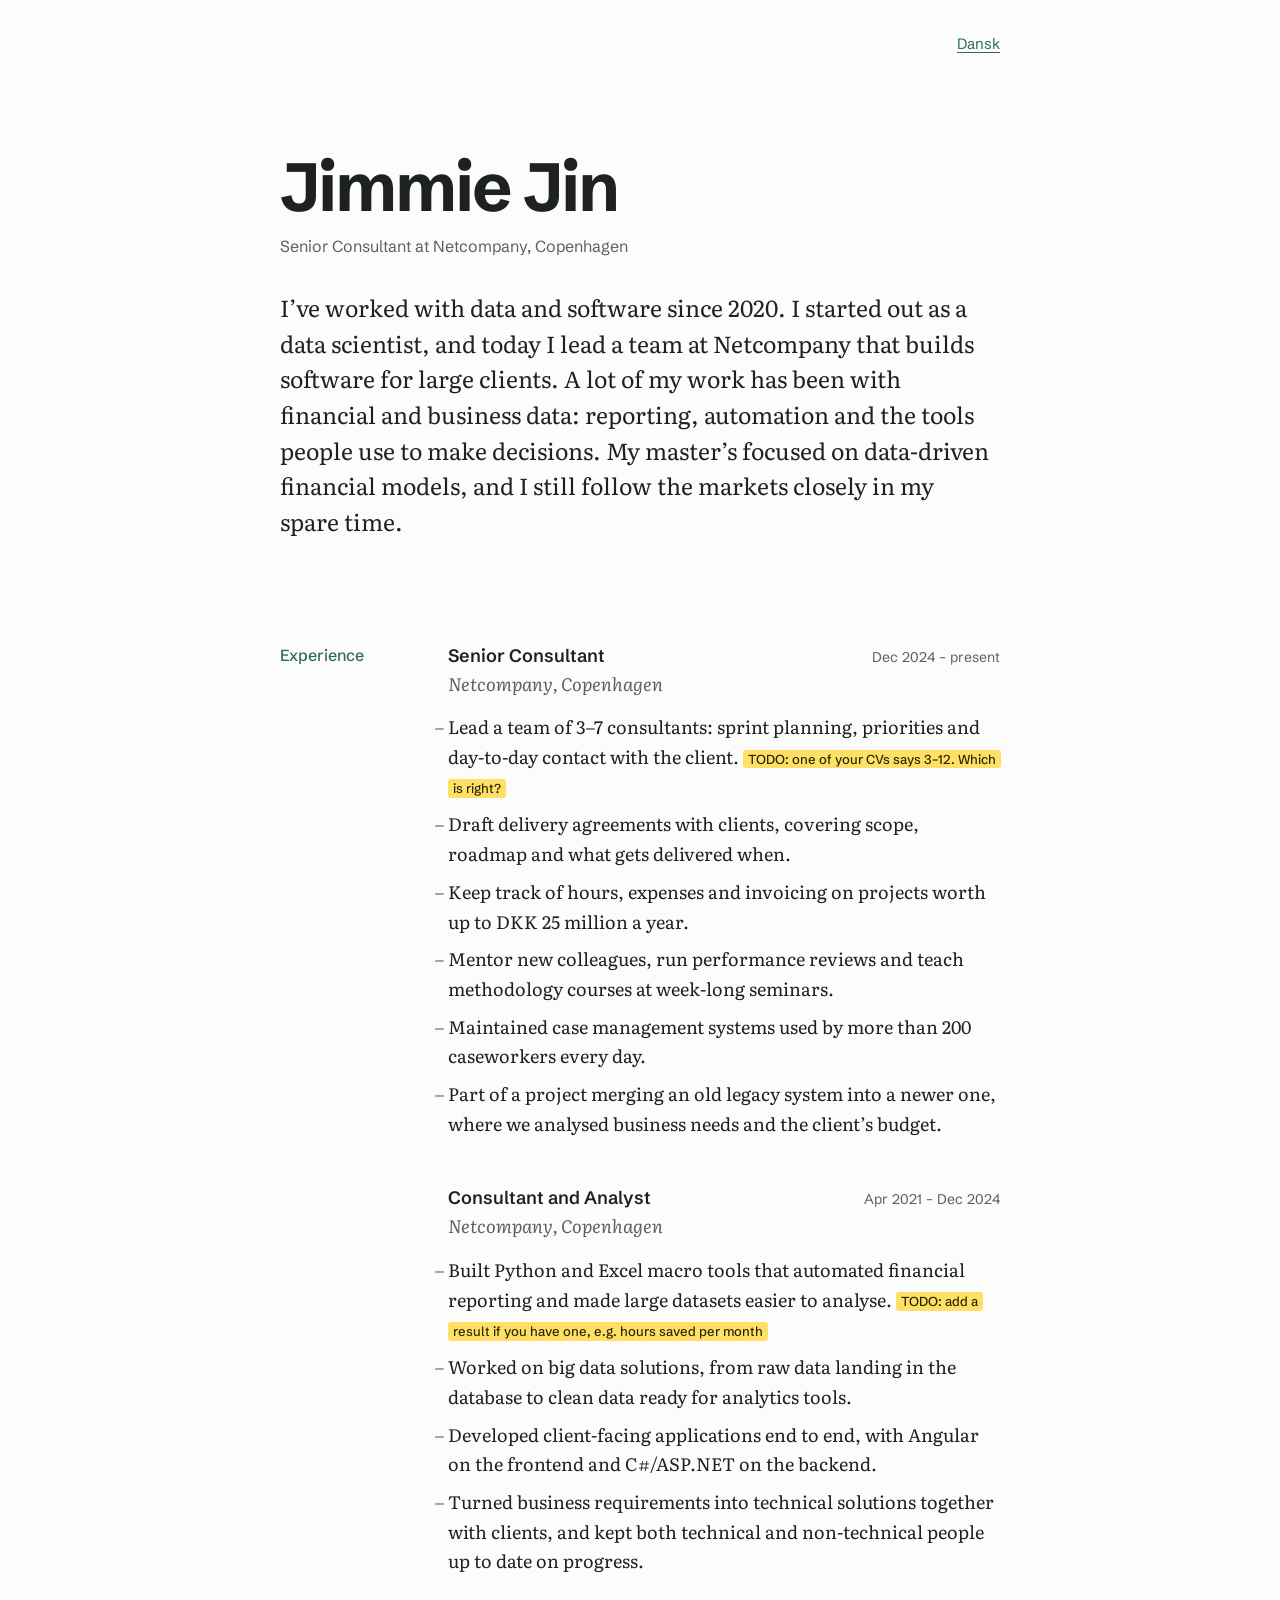
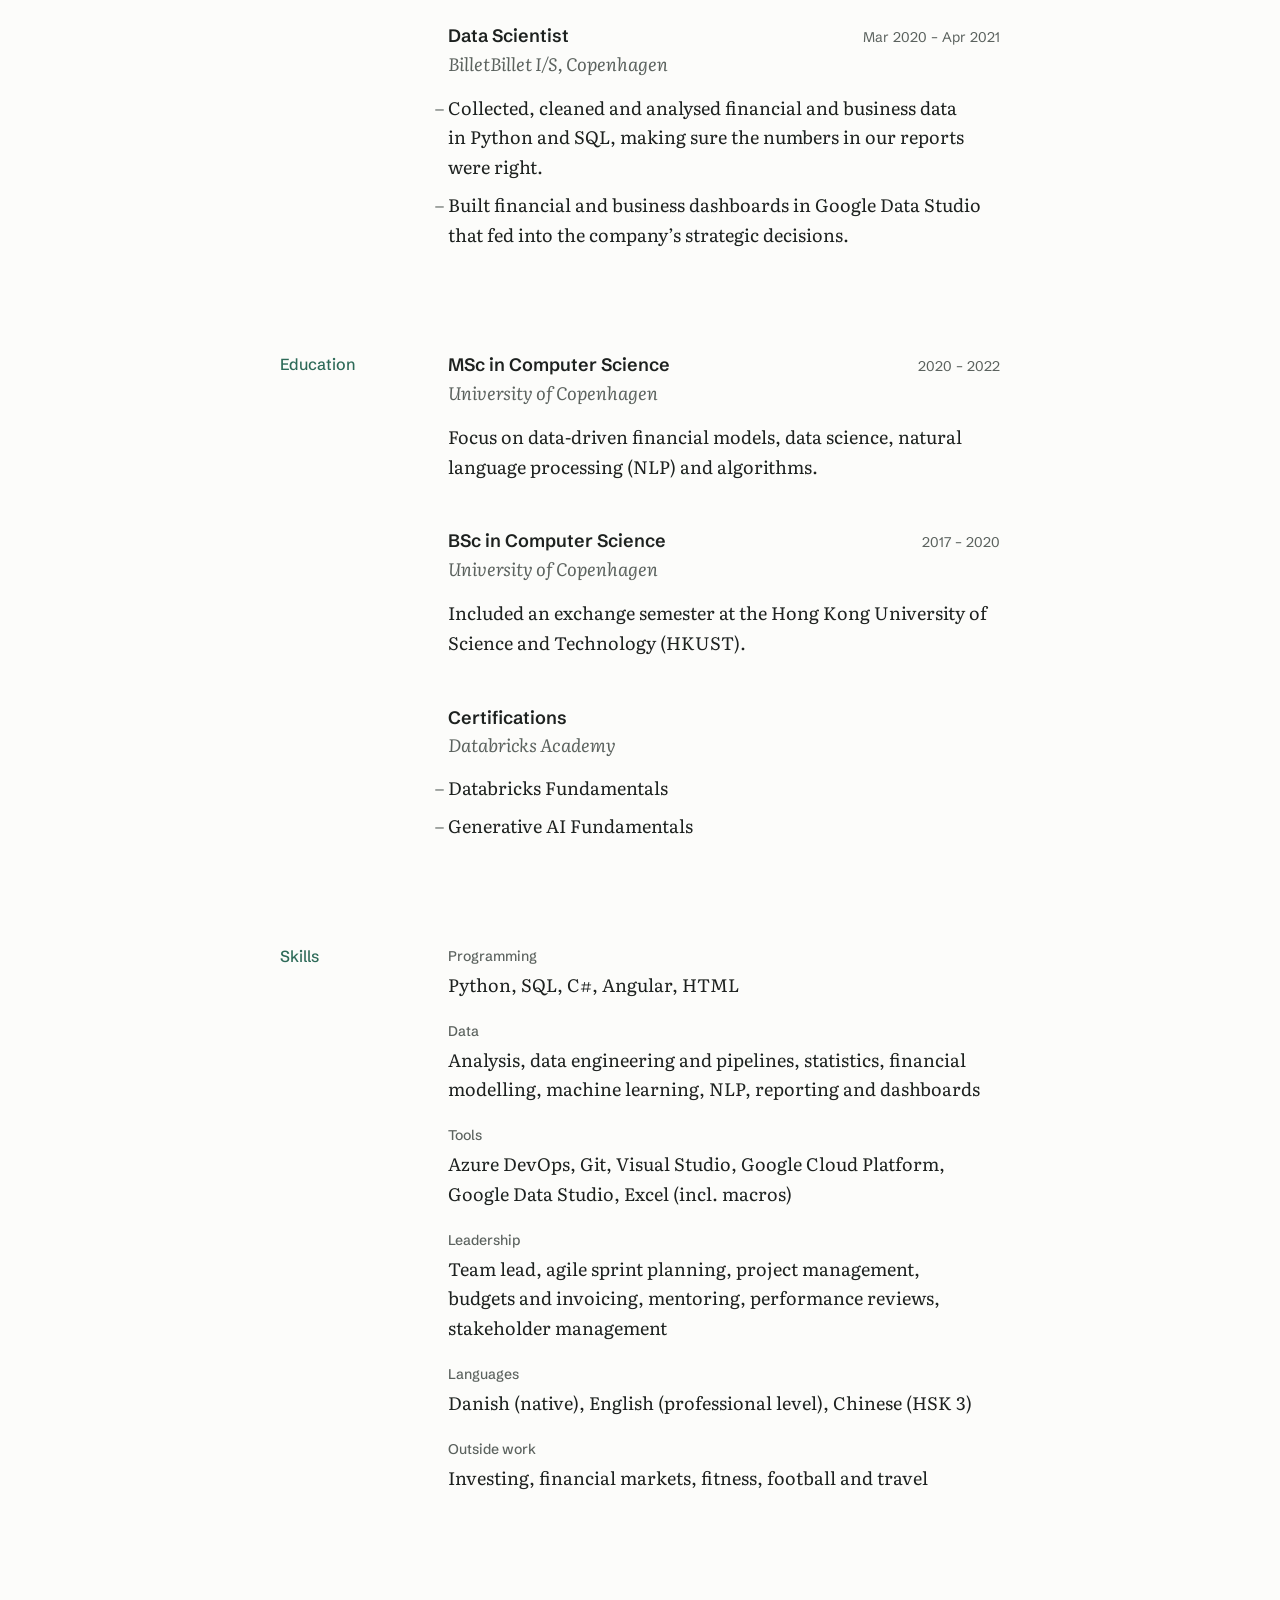
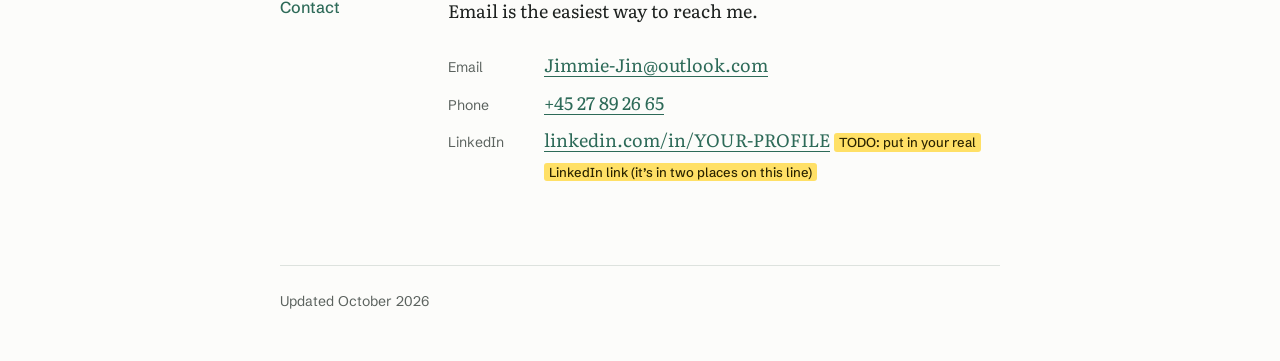
==== index.html @ fd1cf586 "Add files via upload" ====
<!doctype html>
<html lang="en">
<head>
  <meta charset="utf-8">
  <meta name="viewport" content="width=device-width, initial-scale=1">
  <title>Jimmie Jin – CV</title>
  <meta name="description" content="Jimmie Jin, Senior Consultant at Netcompany in Copenhagen. Data, software and team lead.">
  <meta name="color-scheme" content="light dark">
  <meta name="theme-color" content="#fcfcfa" media="(prefers-color-scheme: light)">
  <meta name="theme-color" content="#161d1a" media="(prefers-color-scheme: dark)">
  <link rel="alternate" hreflang="da" href="da.html">

  <!-- Fonts from Google Fonts: Schibsted Grotesk (name, headings, dates) and Literata (body text) -->
  <link rel="preconnect" href="https://fonts.googleapis.com">
  <link rel="preconnect" href="https://fonts.gstatic.com" crossorigin>
  <link rel="stylesheet" href="https://fonts.googleapis.com/css2?family=Literata:ital,opsz,wght@0,7..72,400..600;1,7..72,400..600&family=Schibsted+Grotesk:wght@400..700&display=swap">

  <link rel="stylesheet" href="style.css">
</head>
<body>

<!--
  English version of the CV. The Danish version is da.html. Both use style.css.

  Things to fill in or check are marked with yellow TODO notes on the page.
  Search this file for "TODO", fix the text, then delete the whole
  <mark class="todo">...</mark> tag.
-->

<div class="page">

  <header class="top">
    <nav class="lang" aria-label="Language">
      <a href="da.html" hreflang="da" lang="da">Dansk</a>
    </nav>

    <h1>Jimmie Jin</h1>
    <p class="role">Senior Consultant at Netcompany, Copenhagen</p>

    <p class="lead">I’ve worked with data and software since 2020. I started out as a data scientist, and today I lead a team at Netcompany that builds software for large clients. A lot of my work has been with financial and business data: reporting, automation and the tools people use to make decisions. My master’s focused on data-driven financial models, and I still follow the markets closely in my spare time.</p>
  </header>

  <main>

    <!-- ===== Experience ===== -->
    <section id="experience">
      <h2>Experience</h2>
      <div>

        <article class="entry">
          <header class="entry-head">
            <h3>Senior Consultant</h3>
            <p class="org">Netcompany, Copenhagen</p>
            <p class="dates">Dec 2024 – present</p>
          </header>
          <ul>
            <li>Lead a team of 3–7 consultants: sprint planning, priorities and day-to-day contact with the client. <mark class="todo">TODO: one of your CVs says 3–12. Which is right?</mark></li>
            <li>Draft delivery agreements with clients, covering scope, roadmap and what gets delivered when.</li>
            <li>Keep track of hours, expenses and invoicing on projects worth up to DKK 25 million a year.</li>
            <li>Mentor new colleagues, run performance reviews and teach methodology courses at week-long seminars.</li>
            <li>Maintained case management systems used by more than 200 caseworkers every day.</li>
            <li>Part of a project merging an old legacy system into a newer one, where we analysed business needs and the client’s budget.</li>
          </ul>
        </article>

        <article class="entry">
          <header class="entry-head">
            <h3>Consultant and Analyst</h3>
            <p class="org">Netcompany, Copenhagen</p>
            <p class="dates">Apr 2021 – Dec 2024</p>
          </header>
          <ul>
            <li>Built Python and Excel macro tools that automated financial reporting and made large datasets easier to analyse. <mark class="todo">TODO: add a result if you have one, e.g. hours saved per month</mark></li>
            <li>Worked on big data solutions, from raw data landing in the database to clean data ready for analytics tools.</li>
            <li>Developed client-facing applications end to end, with Angular on the frontend and C#/ASP.NET on the backend.</li>
            <li>Turned business requirements into technical solutions together with clients, and kept both technical and non-technical people up to date on progress.</li>
          </ul>
        </article>

        <article class="entry">
          <header class="entry-head">
            <h3>Data Scientist</h3>
            <p class="org">BilletBillet I/S, Copenhagen</p>
            <p class="dates">Mar 2020 – Apr 2021</p>
          </header>
          <ul>
            <li>Collected, cleaned and analysed financial and business data in Python and SQL, making sure the numbers in our reports were right.</li>
            <li>Built financial and business dashboards in Google Data Studio that fed into the company’s strategic decisions.</li>
          </ul>
        </article>

      </div>
    </section>

    <!-- ===== Education ===== -->
    <section id="education">
      <h2>Education</h2>
      <div>

        <article class="entry">
          <header class="entry-head">
            <h3>MSc in Computer Science</h3>
            <p class="org">University of Copenhagen</p>
            <p class="dates">2020 – 2022</p>
          </header>
          <p class="note">Focus on data-driven financial models, data science, natural language processing (NLP) and algorithms.</p>
        </article>

        <article class="entry">
          <header class="entry-head">
            <h3>BSc in Computer Science</h3>
            <p class="org">University of Copenhagen</p>
            <p class="dates">2017 – 2020</p>
          </header>
          <p class="note">Included an exchange semester at the Hong Kong University of Science and Technology (HKUST).</p>
        </article>

        <article class="entry">
          <header class="entry-head">
            <h3>Certifications</h3>
            <p class="org">Databricks Academy</p>
          </header>
          <ul>
            <li>Databricks Fundamentals</li>
            <li>Generative AI Fundamentals</li>
          </ul>
        </article>

      </div>
    </section>

    <!-- ===== Skills ===== -->
    <section id="skills">
      <h2>Skills</h2>
      <dl class="skills">
        <dt>Programming</dt>
        <dd>Python, SQL, C#, Angular, HTML</dd>

        <dt>Data</dt>
        <dd>Analysis, data engineering and pipelines, statistics, financial modelling, machine learning, NLP, reporting and dashboards</dd>

        <dt>Tools</dt>
        <dd>Azure DevOps, Git, Visual Studio, Google Cloud Platform, Google Data Studio, Excel (incl. macros)</dd>

        <dt>Leadership</dt>
        <dd>Team lead, agile sprint planning, project management, budgets and invoicing, mentoring, performance reviews, stakeholder management</dd>

        <dt>Languages</dt>
        <dd>Danish (native), English (professional level), Chinese (HSK 3)</dd>

        <dt>Outside work</dt>
        <dd>Investing, financial markets, fitness, football and travel</dd>
      </dl>
    </section>

    <!-- ===== Contact ===== -->
    <section id="contact" class="contact">
      <h2>Contact</h2>
      <div>
        <p>Email is the easiest way to reach me.</p>
        <dl>
          <dt>Email</dt>
          <dd><a href="mailto:Jimmie-Jin@outlook.com">Jimmie-Jin@outlook.com</a></dd>

          <dt>Phone</dt>
          <dd><a href="tel:+4527892665">+45 27 89 26 65</a></dd>

          <dt>LinkedIn</dt>
          <dd><a href="https://www.linkedin.com/in/YOUR-PROFILE">linkedin.com/in/YOUR-PROFILE</a> <mark class="todo">TODO: put in your real LinkedIn link (it’s in two places on this line)</mark></dd>
        </dl>
      </div>
    </section>

  </main>

  <footer class="bottom">
    <p>Updated October 2026</p>
  </footer>

</div>

</body>
</html>
---- style.css ----
/* ==========================================================
   Jimmie Jin, CV
   Shared stylesheet for index.html (English) and da.html (Danish).

   Most changes only need the variables in :root below:
   colours (light and dark), fonts and the column width.
   The fonts are loaded from Google Fonts in the <head> of each HTML file.
   ========================================================== */


/* ---------- Colours, fonts, sizes ---------- */

:root {
  /* Light mode */
  --bg: #fcfcfa;
  --text: #1d211f;
  --muted: #5b625e;      /* dates, labels, secondary text */
  --line: #dde2de;       /* thin line above the footer */
  --accent: #2d6a58;     /* the one accent colour, a copper-roof green.
                            Used for section titles and links. */

  --serif: "Literata", Georgia, "Times New Roman", serif;
  --sans: "Schibsted Grotesk", "Helvetica Neue", Arial, sans-serif;

  --measure: 45rem;      /* max text width, about 720px */
  --gutter: 1.25rem;     /* space at the screen edges on phones */

  color-scheme: light dark;
}

/* Dark mode follows the visitor's system setting */
@media screen and (prefers-color-scheme: dark) {
  :root {
    --bg: #161d1a;
    --text: #e3e8e4;
    --muted: #9aa69f;
    --line: #2a3430;
    --accent: #8fc4ae;
  }
}


/* ---------- Base ---------- */

*,
*::before,
*::after {
  box-sizing: border-box;
}

html {
  -webkit-text-size-adjust: 100%;
  text-size-adjust: 100%;
}

body {
  margin: 0;
  background: var(--bg);
  color: var(--text);
  font-family: var(--serif);
  font-size: 1.0625rem;
  line-height: 1.65;
  font-optical-sizing: auto;
  overflow-wrap: break-word;
}

/* Long Danish words get hyphenated on phones (turned off on bigger screens) */
body:lang(da) {
  -webkit-hyphens: auto;
  hyphens: auto;
  hyphenate-limit-chars: 8 4 4;
}

h1, h2, h3, p, ul, dl, dd {
  margin: 0;
}

h1, h2, h3 {
  text-wrap: balance;
}

p, li, dd {
  text-wrap: pretty;
}

a {
  color: var(--accent);
  text-decoration-thickness: 1px;
  text-underline-offset: 0.2em;
}

a:hover {
  text-decoration-thickness: 2px;
}

a:focus-visible {
  outline: 2px solid var(--accent);
  outline-offset: 3px;
  border-radius: 2px;
}

::selection {
  background: var(--accent);
  color: var(--bg);
}

/* The centred column. Never wider than --measure. */
.page {
  width: min(100% - 2 * var(--gutter), var(--measure));
  margin-inline: auto;
}


/* ---------- Top: name and intro ---------- */

.top {
  padding-top: 1.25rem;
}

.lang {
  display: flex;
  justify-content: flex-end;
  margin-bottom: 3.5rem;
  font-family: var(--sans);
  font-size: 0.9375rem;
}

h1 {
  font-family: var(--sans);
  font-size: clamp(2.5rem, 1.6rem + 4.5vw, 4.25rem);
  font-weight: 700;
  line-height: 1.02;
  letter-spacing: -0.03em;
}

.role {
  margin-top: 0.75rem;
  font-family: var(--sans);
  font-size: 1rem;
  line-height: 1.5;
  color: var(--muted);
}

.lead {
  margin-top: 2rem;
  font-size: 1.25rem;
  line-height: 1.55;
}


/* ---------- Sections ---------- */

section {
  margin-top: 4.5rem;
}

h2 {
  margin-bottom: 1.5rem;
  font-family: var(--sans);
  font-size: 1rem;
  font-weight: 500;
  line-height: 1.4;
  color: var(--accent);
}

/* One job, degree or set of certificates */
.entry + .entry {
  margin-top: 2.5rem;
}

h3 {
  font-family: var(--sans);
  font-size: 1.125rem;
  font-weight: 600;
  line-height: 1.35;
}

.org {
  font-style: italic;
  color: var(--muted);
}

.dates {
  margin-top: 0.125rem;
  font-family: var(--sans);
  font-size: 0.875rem;
  color: var(--muted);
}

.entry ul,
.entry .note {
  margin-top: 0.875rem;
}

.entry ul {
  padding-left: 1.25rem;
  list-style: "– " outside;
}

.entry li + li {
  margin-top: 0.5rem;
}

.entry li::marker {
  color: var(--muted);
}


/* ---------- Skills ---------- */

.skills dt {
  font-family: var(--sans);
  font-size: 0.875rem;
  font-weight: 500;
  color: var(--muted);
}

.skills dd {
  margin-top: 0.125rem;
}

.skills dd + dt {
  margin-top: 1.25rem;
}


/* ---------- Contact ---------- */

.contact p {
  margin-bottom: 1.5rem;
}

.contact dl {
  display: grid;
  grid-template-columns: 5rem 1fr;
  gap: 0.5rem 1rem;
  align-items: baseline;
}

.contact dt {
  font-family: var(--sans);
  font-size: 0.875rem;
  color: var(--muted);
}


/* ---------- Footer ---------- */

.bottom {
  margin-top: 5rem;
  padding-block: 1.5rem 3rem;
  border-top: 1px solid var(--line);
  font-family: var(--sans);
  font-size: 0.875rem;
  color: var(--muted);
}


/* ---------- TODO notes ---------- */
/* Yellow notes for things you still need to fill in.
   Delete each <mark class="todo">...</mark> once it's done. */

.todo {
  padding: 0.1em 0.4em;
  border-radius: 3px;
  background: #ffe066;
  color: #2b2400;
  font-family: var(--sans);
  font-size: 0.8125rem;
  font-style: normal;
  font-weight: 500;
  line-height: 1.6;
  -webkit-hyphens: manual;
  hyphens: manual;
  -webkit-box-decoration-break: clone;
  box-decoration-break: clone;
}


/* ---------- Bigger screens ---------- */

@media (min-width: 40rem) {
  :root {
    --gutter: 2rem;
  }

  body {
    font-size: 1.125rem;
  }

  body:lang(da) {
    -webkit-hyphens: manual;
    hyphens: manual;
  }

  .top {
    padding-top: 2rem;
  }

  .lang {
    margin-bottom: 6rem;
  }

  .lead {
    font-size: 1.4375rem;
  }

  /* Section title in a narrow left column, content on the right */
  section {
    display: grid;
    grid-template-columns: 8.5rem 1fr;
    column-gap: 2rem;
    margin-top: 6.5rem;
  }

  h2 {
    position: sticky;
    top: 2rem;
    align-self: start;
    margin-bottom: 0;
  }

  .entry + .entry {
    margin-top: 3rem;
  }

  /* Title and place on the left, dates on the right */
  .entry-head {
    display: grid;
    grid-template-columns: 1fr auto;
    grid-template-areas:
      "title dates"
      "org   .";
    column-gap: 1.5rem;
    align-items: baseline;
  }

  .entry-head h3 {
    grid-area: title;
  }

  .entry-head .org {
    grid-area: org;
  }

  .entry-head .dates {
    grid-area: dates;
    margin-top: 0;
    text-align: right;
  }

  /* Dashes hang in the margin, so the text lines up with the title */
  .entry ul {
    padding-left: 0;
  }
}


/* ---------- Print / save as PDF ---------- */

@page {
  margin: 16mm 18mm;
}

@media print {
  :root {
    --bg: #fff;
    --text: #000;
    --muted: #444;
    --line: #ccc;
    --accent: #000;
  }

  html {
    font-size: 11px;
  }

  body {
    line-height: 1.5;
  }

  .page {
    width: auto;
  }

  .lang {
    display: none;
  }

  .lead {
    margin-top: 1.25rem;
  }

  section {
    margin-top: 2rem;
  }

  h2 {
    position: static;
    break-after: avoid;
  }

  .entry + .entry {
    margin-top: 1.5rem;
  }

  .entry ul,
  .entry .note {
    margin-top: 0.5rem;
  }

  .entry li + li {
    margin-top: 0.25rem;
  }

  .skills dd + dt {
    margin-top: 0.75rem;
  }

  .entry,
  .contact {
    break-inside: avoid;
  }

  .bottom {
    margin-top: 2rem;
    padding-block: 0.75rem 0;
  }

  a {
    color: inherit;
    text-decoration: none;
  }
}
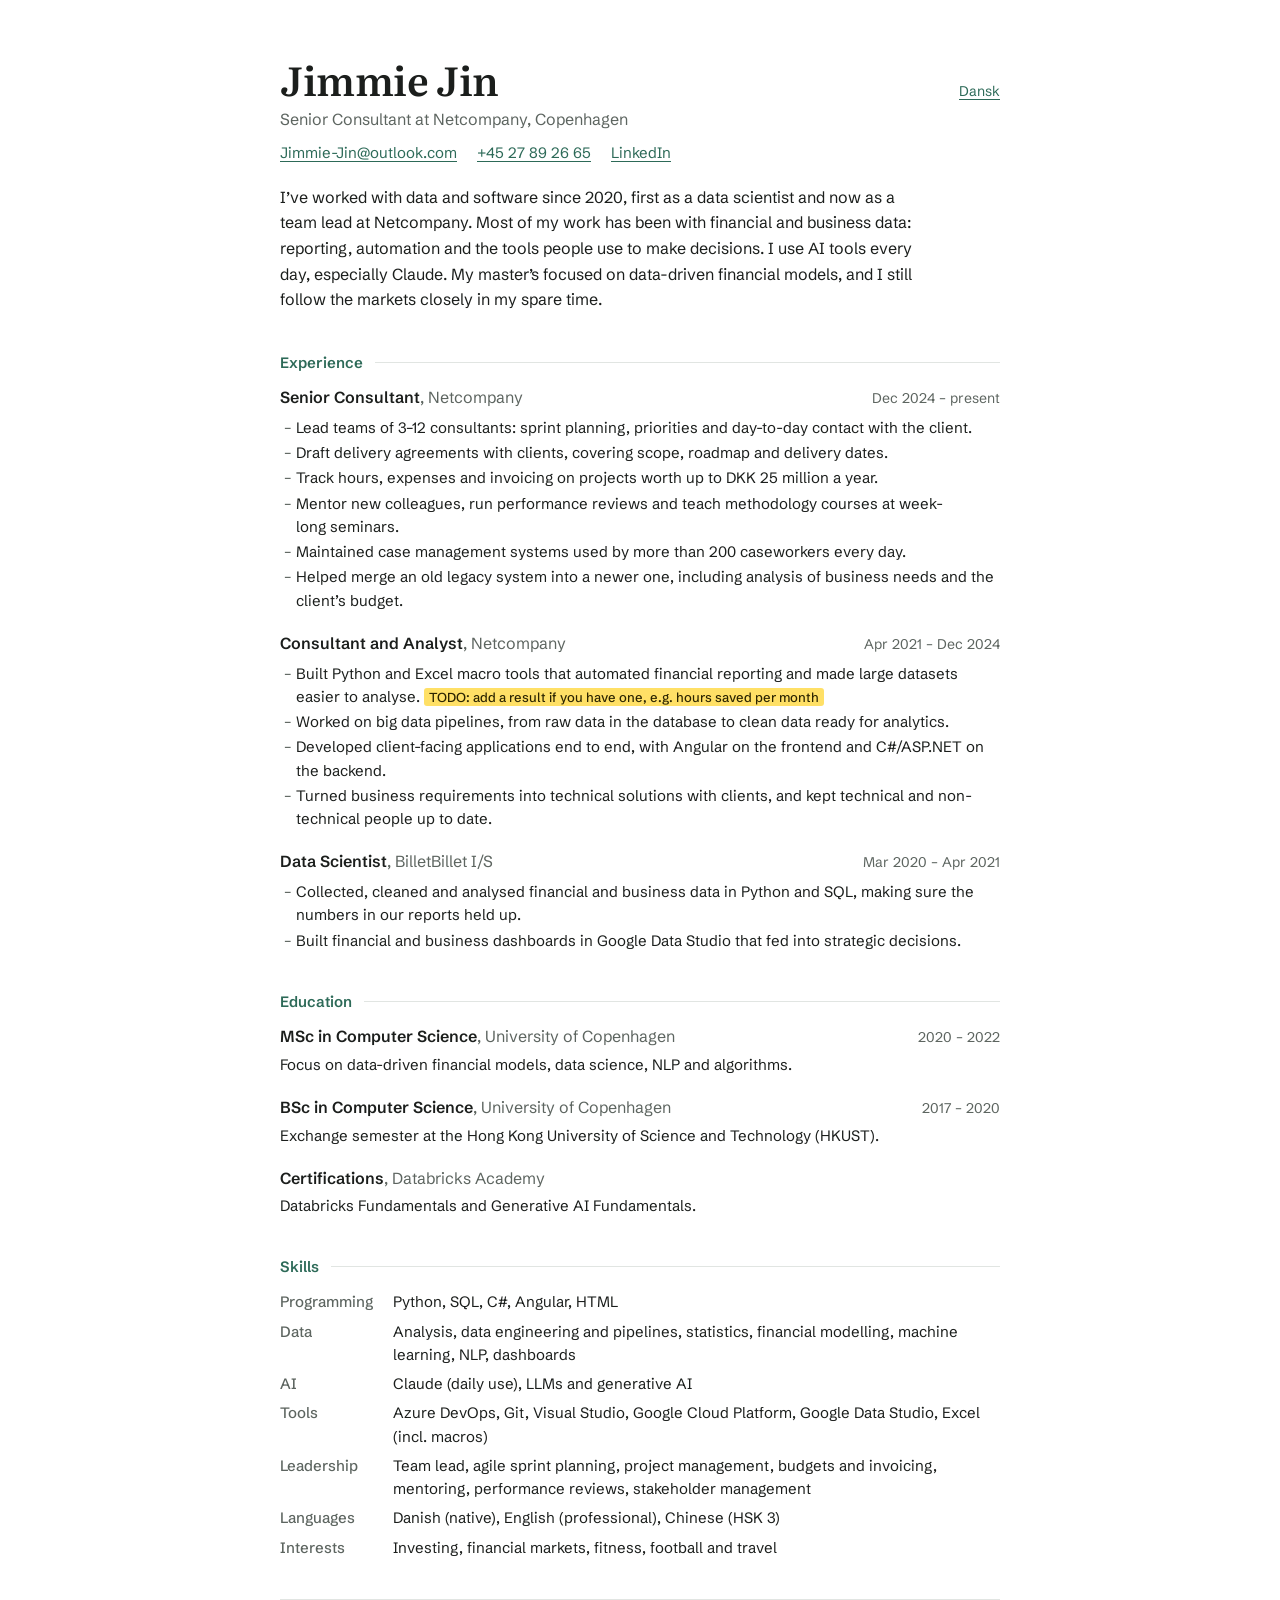
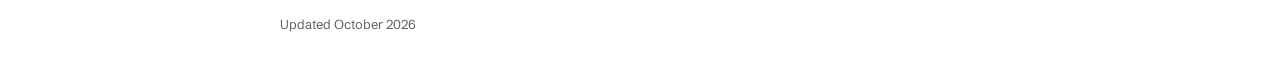
==== commit 05c16d27: "Add files via upload" ====
--- a/index.html
+++ b/index.html
@@ -4,129 +4,145 @@
   <meta charset="utf-8">
   <meta name="viewport" content="width=device-width, initial-scale=1">
   <title>Jimmie Jin – CV</title>
-  <meta name="description" content="Jimmie Jin, Senior Consultant at Netcompany in Copenhagen. Data, software and team lead.">
+  <meta name="description" content="Jimmie Jin, Senior Consultant at Netcompany in Copenhagen. Data and software, team lead, MSc in Computer Science.">
+  <meta name="author" content="Jimmie Jin">
   <meta name="color-scheme" content="light dark">
-  <meta name="theme-color" content="#fcfcfa" media="(prefers-color-scheme: light)">
-  <meta name="theme-color" content="#161d1a" media="(prefers-color-scheme: dark)">
+  <meta name="theme-color" content="#ffffff" media="(prefers-color-scheme: light)">
+  <meta name="theme-color" content="#141917" media="(prefers-color-scheme: dark)">
+  <link rel="alternate" hreflang="en" href="index.html">
   <link rel="alternate" hreflang="da" href="da.html">
+  <link rel="icon" href="data:image/svg+xml,%3Csvg xmlns='http://www.w3.org/2000/svg' viewBox='0 0 32 32'%3E%3Crect width='32' height='32' rx='7' fill='%232d6a58'/%3E%3Ctext x='16' y='22' text-anchor='middle' font-family='Georgia,serif' font-size='16' font-weight='700' fill='%23fff'%3EJJ%3C/text%3E%3C/svg%3E">
 
-  <!-- Fonts from Google Fonts: Schibsted Grotesk (name, headings, dates) and Literata (body text) -->
+  <!-- How the page looks when the link is shared (LinkedIn, Slack, Messenger) -->
+  <meta property="og:type" content="profile">
+  <meta property="og:title" content="Jimmie Jin – CV">
+  <meta property="og:description" content="Senior Consultant at Netcompany. Data, software and team lead in Copenhagen.">
+  <meta property="og:locale" content="en_GB">
+  <meta property="og:locale:alternate" content="da_DK">
+
+  <!-- Fonts from Google Fonts: Literata for your name, Schibsted Grotesk for everything else -->
   <link rel="preconnect" href="https://fonts.googleapis.com">
   <link rel="preconnect" href="https://fonts.gstatic.com" crossorigin>
-  <link rel="stylesheet" href="https://fonts.googleapis.com/css2?family=Literata:ital,opsz,wght@0,7..72,400..600;1,7..72,400..600&family=Schibsted+Grotesk:wght@400..700&display=swap">
+  <link rel="stylesheet" href="https://fonts.googleapis.com/css2?family=Literata:opsz,wght@7..72,600&family=Schibsted+Grotesk:wght@400..600&display=swap">
 
   <link rel="stylesheet" href="style.css">
+
+  <!-- Facts about you for search engines (data, not code). Update it if your job changes. -->
+  <script type="application/ld+json">
+  {
+    "@context": "https://schema.org",
+    "@type": "Person",
+    "name": "Jimmie Jin",
+    "jobTitle": "Senior Consultant",
+    "worksFor": { "@type": "Organization", "name": "Netcompany" },
+    "alumniOf": { "@type": "CollegeOrUniversity", "name": "University of Copenhagen" },
+    "email": "mailto:Jimmie-Jin@outlook.com",
+    "sameAs": ["https://www.linkedin.com/in/jimmie-jin-0b0088157/"]
+  }
+  </script>
 </head>
 <body>
 
 <!--
   English version of the CV. The Danish version is da.html. Both use style.css.
 
-  Things to fill in or check are marked with yellow TODO notes on the page.
+  Yellow TODO notes on the page are things to fill in or check.
   Search this file for "TODO", fix the text, then delete the whole
   <mark class="todo">...</mark> tag.
 -->
 
+<a class="skip-link" href="#main">Skip to content</a>
+
 <div class="page">
 
   <header class="top">
-    <nav class="lang" aria-label="Language">
-      <a href="da.html" hreflang="da" lang="da">Dansk</a>
-    </nav>
-
-    <h1>Jimmie Jin</h1>
+    <div class="top-row">
+      <h1>Jimmie Jin</h1>
+      <a class="lang" href="da.html" hreflang="da" lang="da">Dansk</a>
+    </div>
     <p class="role">Senior Consultant at Netcompany, Copenhagen</p>
 
-    <p class="lead">I’ve worked with data and software since 2020. I started out as a data scientist, and today I lead a team at Netcompany that builds software for large clients. A lot of my work has been with financial and business data: reporting, automation and the tools people use to make decisions. My master’s focused on data-driven financial models, and I still follow the markets closely in my spare time.</p>
+    <ul class="contact" aria-label="Contact">
+      <li><a href="mailto:Jimmie-Jin@outlook.com">Jimmie-Jin@outlook.com</a></li>
+      <li><a href="tel:+4527892665">+45 27 89 26 65</a></li>
+      <li><a href="https://www.linkedin.com/in/jimmie-jin-0b0088157/" rel="me" data-print="linkedin.com/in/jimmie-jin-0b0088157">LinkedIn</a></li>
+    </ul>
+
+    <p class="summary">I’ve worked with data and software since 2020, first as a data scientist and now as a team lead at Netcompany. Most of my work has been with financial and business data: reporting, automation and the tools people use to make decisions. I use AI tools every day, especially Claude. My master’s focused on data-driven financial models, and I still follow the markets closely in my spare time.</p>
   </header>
 
-  <main>
+  <main id="main">
 
     <!-- ===== Experience ===== -->
     <section id="experience">
       <h2>Experience</h2>
-      <div>
 
-        <article class="entry">
-          <header class="entry-head">
-            <h3>Senior Consultant</h3>
-            <p class="org">Netcompany, Copenhagen</p>
-            <p class="dates">Dec 2024 – present</p>
-          </header>
-          <ul>
-            <li>Lead a team of 3–7 consultants: sprint planning, priorities and day-to-day contact with the client. <mark class="todo">TODO: one of your CVs says 3–12. Which is right?</mark></li>
-            <li>Draft delivery agreements with clients, covering scope, roadmap and what gets delivered when.</li>
-            <li>Keep track of hours, expenses and invoicing on projects worth up to DKK 25 million a year.</li>
-            <li>Mentor new colleagues, run performance reviews and teach methodology courses at week-long seminars.</li>
-            <li>Maintained case management systems used by more than 200 caseworkers every day.</li>
-            <li>Part of a project merging an old legacy system into a newer one, where we analysed business needs and the client’s budget.</li>
-          </ul>
-        </article>
+      <article class="entry">
+        <div class="entry-head">
+          <h3>Senior Consultant<span class="org">, Netcompany</span></h3>
+          <p class="dates">Dec 2024 – present</p>
+        </div>
+        <ul>
+          <li>Lead teams of 3–12 consultants: sprint planning, priorities and day-to-day contact with the client.</li>
+          <li>Draft delivery agreements with clients, covering scope, roadmap and delivery dates.</li>
+          <li>Track hours, expenses and invoicing on projects worth up to DKK 25 million a year.</li>
+          <li>Mentor new colleagues, run performance reviews and teach methodology courses at week-long seminars.</li>
+          <li>Maintained case management systems used by more than 200 caseworkers every day.</li>
+          <li>Helped merge an old legacy system into a newer one, including analysis of business needs and the client’s budget.</li>
+        </ul>
+      </article>
 
-        <article class="entry">
-          <header class="entry-head">
-            <h3>Consultant and Analyst</h3>
-            <p class="org">Netcompany, Copenhagen</p>
-            <p class="dates">Apr 2021 – Dec 2024</p>
-          </header>
-          <ul>
-            <li>Built Python and Excel macro tools that automated financial reporting and made large datasets easier to analyse. <mark class="todo">TODO: add a result if you have one, e.g. hours saved per month</mark></li>
-            <li>Worked on big data solutions, from raw data landing in the database to clean data ready for analytics tools.</li>
-            <li>Developed client-facing applications end to end, with Angular on the frontend and C#/ASP.NET on the backend.</li>
-            <li>Turned business requirements into technical solutions together with clients, and kept both technical and non-technical people up to date on progress.</li>
-          </ul>
-        </article>
+      <article class="entry">
+        <div class="entry-head">
+          <h3>Consultant and Analyst<span class="org">, Netcompany</span></h3>
+          <p class="dates">Apr 2021 – Dec 2024</p>
+        </div>
+        <ul>
+          <li>Built Python and Excel macro tools that automated financial reporting and made large datasets easier to analyse. <mark class="todo">TODO: add a result if you have one, e.g. hours saved per month</mark></li>
+          <li>Worked on big data pipelines, from raw data in the database to clean data ready for analytics.</li>
+          <li>Developed client-facing applications end to end, with Angular on the frontend and C#/ASP.NET on the backend.</li>
+          <li>Turned business requirements into technical solutions with clients, and kept technical and non-technical people up to date.</li>
+        </ul>
+      </article>
 
-        <article class="entry">
-          <header class="entry-head">
-            <h3>Data Scientist</h3>
-            <p class="org">BilletBillet I/S, Copenhagen</p>
-            <p class="dates">Mar 2020 – Apr 2021</p>
-          </header>
-          <ul>
-            <li>Collected, cleaned and analysed financial and business data in Python and SQL, making sure the numbers in our reports were right.</li>
-            <li>Built financial and business dashboards in Google Data Studio that fed into the company’s strategic decisions.</li>
-          </ul>
-        </article>
-
-      </div>
+      <article class="entry">
+        <div class="entry-head">
+          <h3>Data Scientist<span class="org">, BilletBillet I/S</span></h3>
+          <p class="dates">Mar 2020 – Apr 2021</p>
+        </div>
+        <ul>
+          <li>Collected, cleaned and analysed financial and business data in Python and SQL, making sure the numbers in our reports held up.</li>
+          <li>Built financial and business dashboards in Google Data Studio that fed into strategic decisions.</li>
+        </ul>
+      </article>
     </section>
 
     <!-- ===== Education ===== -->
     <section id="education">
       <h2>Education</h2>
-      <div>
 
-        <article class="entry">
-          <header class="entry-head">
-            <h3>MSc in Computer Science</h3>
-            <p class="org">University of Copenhagen</p>
-            <p class="dates">2020 – 2022</p>
-          </header>
-          <p class="note">Focus on data-driven financial models, data science, natural language processing (NLP) and algorithms.</p>
-        </article>
+      <article class="entry">
+        <div class="entry-head">
+          <h3>MSc in Computer Science<span class="org">, University of Copenhagen</span></h3>
+          <p class="dates">2020 – 2022</p>
+        </div>
+        <p class="note">Focus on data-driven financial models, data science, NLP and algorithms.</p>
+      </article>
 
-        <article class="entry">
-          <header class="entry-head">
-            <h3>BSc in Computer Science</h3>
-            <p class="org">University of Copenhagen</p>
-            <p class="dates">2017 – 2020</p>
-          </header>
-          <p class="note">Included an exchange semester at the Hong Kong University of Science and Technology (HKUST).</p>
-        </article>
+      <article class="entry">
+        <div class="entry-head">
+          <h3>BSc in Computer Science<span class="org">, University of Copenhagen</span></h3>
+          <p class="dates">2017 – 2020</p>
+        </div>
+        <p class="note">Exchange semester at the Hong Kong University of Science and Technology (HKUST).</p>
+      </article>
 
-        <article class="entry">
-          <header class="entry-head">
-            <h3>Certifications</h3>
-            <p class="org">Databricks Academy</p>
-          </header>
-          <ul>
-            <li>Databricks Fundamentals</li>
-            <li>Generative AI Fundamentals</li>
-          </ul>
-        </article>
-
-      </div>
+      <article class="entry">
+        <div class="entry-head">
+          <h3>Certifications<span class="org">, Databricks Academy</span></h3>
+        </div>
+        <p class="note">Databricks Fundamentals and Generative AI Fundamentals.</p>
+      </article>
     </section>
 
     <!-- ===== Skills ===== -->
@@ -137,7 +153,10 @@
         <dd>Python, SQL, C#, Angular, HTML</dd>
 
         <dt>Data</dt>
-        <dd>Analysis, data engineering and pipelines, statistics, financial modelling, machine learning, NLP, reporting and dashboards</dd>
+        <dd>Analysis, data engineering and pipelines, statistics, financial modelling, machine learning, NLP, dashboards</dd>
+
+        <dt>AI</dt>
+        <dd>Claude (daily use), LLMs and generative AI</dd>
 
         <dt>Tools</dt>
         <dd>Azure DevOps, Git, Visual Studio, Google Cloud Platform, Google Data Studio, Excel (incl. macros)</dd>
@@ -146,29 +165,11 @@
         <dd>Team lead, agile sprint planning, project management, budgets and invoicing, mentoring, performance reviews, stakeholder management</dd>
 
         <dt>Languages</dt>
-        <dd>Danish (native), English (professional level), Chinese (HSK 3)</dd>
+        <dd>Danish (native), English (professional), Chinese (HSK 3)</dd>
 
-        <dt>Outside work</dt>
+        <dt>Interests</dt>
         <dd>Investing, financial markets, fitness, football and travel</dd>
       </dl>
-    </section>
-
-    <!-- ===== Contact ===== -->
-    <section id="contact" class="contact">
-      <h2>Contact</h2>
-      <div>
-        <p>Email is the easiest way to reach me.</p>
-        <dl>
-          <dt>Email</dt>
-          <dd><a href="mailto:Jimmie-Jin@outlook.com">Jimmie-Jin@outlook.com</a></dd>
-
-          <dt>Phone</dt>
-          <dd><a href="tel:+4527892665">+45 27 89 26 65</a></dd>
-
-          <dt>LinkedIn</dt>
-          <dd><a href="https://www.linkedin.com/in/YOUR-PROFILE">linkedin.com/in/YOUR-PROFILE</a> <mark class="todo">TODO: put in your real LinkedIn link (it’s in two places on this line)</mark></dd>
-        </dl>
-      </div>
     </section>
 
   </main>
--- a/style.css
+++ b/style.css
@@ -3,7 +3,7 @@
    Shared stylesheet for index.html (English) and da.html (Danish).
 
    Most changes only need the variables in :root below:
-   colours (light and dark), fonts and the column width.
+   colours (light and dark), fonts and the page width.
    The fonts are loaded from Google Fonts in the <head> of each HTML file.
    ========================================================== */
 
@@ -12,17 +12,17 @@
 
 :root {
   /* Light mode */
-  --bg: #fcfcfa;
-  --text: #1d211f;
-  --muted: #5b625e;      /* dates, labels, secondary text */
-  --line: #dde2de;       /* thin line above the footer */
-  --accent: #2d6a58;     /* the one accent colour, a copper-roof green.
-                            Used for section titles and links. */
-
-  --serif: "Literata", Georgia, "Times New Roman", serif;
-  --sans: "Schibsted Grotesk", "Helvetica Neue", Arial, sans-serif;
-
-  --measure: 45rem;      /* max text width, about 720px */
+  --bg: #ffffff;
+  --text: #1b1e1c;
+  --muted: #5d6560;      /* dates, labels, company names */
+  --line: #e1e5e2;       /* thin lines */
+  --accent: #2d6a58;     /* the one accent colour, a copper-roof green:
+                            section titles and links */
+
+  --serif: "Literata", Georgia, serif;                               /* your name */
+  --sans: "Schibsted Grotesk", "Helvetica Neue", Arial, sans-serif;  /* everything else */
+
+  --measure: 45rem;      /* max page width, about 720px */
   --gutter: 1.25rem;     /* space at the screen edges on phones */
 
   color-scheme: light dark;
@@ -31,10 +31,10 @@
 /* Dark mode follows the visitor's system setting */
 @media screen and (prefers-color-scheme: dark) {
   :root {
-    --bg: #161d1a;
-    --text: #e3e8e4;
-    --muted: #9aa69f;
-    --line: #2a3430;
+    --bg: #141917;
+    --text: #e4e9e5;
+    --muted: #9ba59f;
+    --line: #2a322e;
     --accent: #8fc4ae;
   }
 }
@@ -57,14 +57,13 @@
   margin: 0;
   background: var(--bg);
   color: var(--text);
-  font-family: var(--serif);
-  font-size: 1.0625rem;
-  line-height: 1.65;
-  font-optical-sizing: auto;
+  font-family: var(--sans);
+  font-size: 0.9375rem;
+  line-height: 1.55;
   overflow-wrap: break-word;
 }
 
-/* Long Danish words get hyphenated on phones (turned off on bigger screens) */
+/* Long Danish words get hyphenated on phones */
 body:lang(da) {
   -webkit-hyphens: auto;
   hyphens: auto;
@@ -75,10 +74,6 @@
   margin: 0;
 }
 
-h1, h2, h3 {
-  text-wrap: balance;
-}
-
 p, li, dd {
   text-wrap: pretty;
 }
@@ -95,7 +90,7 @@
 
 a:focus-visible {
   outline: 2px solid var(--accent);
-  outline-offset: 3px;
+  outline-offset: 2px;
   border-radius: 2px;
 }
 
@@ -104,154 +99,159 @@
   color: var(--bg);
 }
 
-/* The centred column. Never wider than --measure. */
 .page {
   width: min(100% - 2 * var(--gutter), var(--measure));
   margin-inline: auto;
-}
-
-
-/* ---------- Top: name and intro ---------- */
-
-.top {
-  padding-top: 1.25rem;
+  padding-block: 1.75rem 2rem;
+}
+
+/* "Skip to content" link, only visible when you tab to it */
+.skip-link {
+  position: absolute;
+  top: 0.5rem;
+  left: 0.5rem;
+  z-index: 1;
+  padding: 0.5rem 0.75rem;
+  border-radius: 4px;
+  background: var(--text);
+  color: var(--bg);
+  transform: translateY(-150%);
+}
+
+.skip-link:focus {
+  transform: none;
+}
+
+
+/* ---------- Header: name, contact, summary ---------- */
+
+.top-row {
+  display: flex;
+  justify-content: space-between;
+  align-items: baseline;
+  gap: 1rem;
+}
+
+h1 {
+  font-family: var(--serif);
+  font-size: 2rem;
+  font-weight: 600;
+  line-height: 1.15;
+  letter-spacing: -0.01em;
 }
 
 .lang {
+  font-size: 0.875rem;
+}
+
+.role {
+  margin-top: 0.25rem;
+  font-size: 1rem;
+  color: var(--muted);
+}
+
+.contact {
   display: flex;
-  justify-content: flex-end;
-  margin-bottom: 3.5rem;
-  font-family: var(--sans);
+  flex-wrap: wrap;
+  gap: 0.25rem 1.25rem;
+  margin-top: 0.625rem;
+  padding: 0;
+  list-style: none;
+}
+
+.summary {
+  max-width: 40rem;
+  margin-top: 1.25rem;
+  font-size: 1rem;
+  line-height: 1.6;
+}
+
+
+/* ---------- Sections ---------- */
+
+section {
+  margin-top: 2.25rem;
+}
+
+/* Section title with a thin line running to the right */
+h2 {
+  display: flex;
+  align-items: center;
+  gap: 0.75rem;
+  margin-bottom: 0.875rem;
   font-size: 0.9375rem;
-}
-
-h1 {
-  font-family: var(--sans);
-  font-size: clamp(2.5rem, 1.6rem + 4.5vw, 4.25rem);
-  font-weight: 700;
-  line-height: 1.02;
-  letter-spacing: -0.03em;
-}
-
-.role {
-  margin-top: 0.75rem;
-  font-family: var(--sans);
-  font-size: 1rem;
-  line-height: 1.5;
-  color: var(--muted);
-}
-
-.lead {
-  margin-top: 2rem;
-  font-size: 1.25rem;
-  line-height: 1.55;
-}
-
-
-/* ---------- Sections ---------- */
-
-section {
-  margin-top: 4.5rem;
-}
-
-h2 {
-  margin-bottom: 1.5rem;
-  font-family: var(--sans);
-  font-size: 1rem;
-  font-weight: 500;
-  line-height: 1.4;
+  font-weight: 600;
+  line-height: 1.3;
   color: var(--accent);
+}
+
+h2::after {
+  content: "";
+  flex: 1;
+  border-top: 1px solid var(--line);
 }
 
 /* One job, degree or set of certificates */
 .entry + .entry {
+  margin-top: 1.25rem;
+}
+
+h3 {
+  font-size: 1rem;
+  font-weight: 600;
+  line-height: 1.4;
+}
+
+.org {
+  font-weight: 400;
+  color: var(--muted);
+}
+
+.dates {
+  font-size: 0.875rem;
+  color: var(--muted);
+}
+
+.entry ul {
+  margin-top: 0.375rem;
+  padding-left: 1rem;
+  list-style: "– " outside;
+}
+
+.entry li + li {
+  margin-top: 0.125rem;
+}
+
+.entry li::marker {
+  color: var(--muted);
+}
+
+.note {
+  margin-top: 0.25rem;
+}
+
+
+/* ---------- Skills ---------- */
+
+.skills {
+  display: grid;
+  grid-template-columns: max-content 1fr;
+  gap: 0.375rem 1.25rem;
+}
+
+.skills dt {
+  font-weight: 500;
+  color: var(--muted);
+}
+
+
+/* ---------- Footer ---------- */
+
+.bottom {
   margin-top: 2.5rem;
-}
-
-h3 {
-  font-family: var(--sans);
-  font-size: 1.125rem;
-  font-weight: 600;
-  line-height: 1.35;
-}
-
-.org {
-  font-style: italic;
-  color: var(--muted);
-}
-
-.dates {
-  margin-top: 0.125rem;
-  font-family: var(--sans);
-  font-size: 0.875rem;
-  color: var(--muted);
-}
-
-.entry ul,
-.entry .note {
-  margin-top: 0.875rem;
-}
-
-.entry ul {
-  padding-left: 1.25rem;
-  list-style: "– " outside;
-}
-
-.entry li + li {
-  margin-top: 0.5rem;
-}
-
-.entry li::marker {
-  color: var(--muted);
-}
-
-
-/* ---------- Skills ---------- */
-
-.skills dt {
-  font-family: var(--sans);
-  font-size: 0.875rem;
-  font-weight: 500;
-  color: var(--muted);
-}
-
-.skills dd {
-  margin-top: 0.125rem;
-}
-
-.skills dd + dt {
-  margin-top: 1.25rem;
-}
-
-
-/* ---------- Contact ---------- */
-
-.contact p {
-  margin-bottom: 1.5rem;
-}
-
-.contact dl {
-  display: grid;
-  grid-template-columns: 5rem 1fr;
-  gap: 0.5rem 1rem;
-  align-items: baseline;
-}
-
-.contact dt {
-  font-family: var(--sans);
-  font-size: 0.875rem;
-  color: var(--muted);
-}
-
-
-/* ---------- Footer ---------- */
-
-.bottom {
-  margin-top: 5rem;
-  padding-block: 1.5rem 3rem;
+  padding-top: 0.875rem;
   border-top: 1px solid var(--line);
-  font-family: var(--sans);
-  font-size: 0.875rem;
+  font-size: 0.8125rem;
   color: var(--muted);
 }
 
@@ -265,9 +265,7 @@
   border-radius: 3px;
   background: #ffe066;
   color: #2b2400;
-  font-family: var(--sans);
   font-size: 0.8125rem;
-  font-style: normal;
   font-weight: 500;
   line-height: 1.6;
   -webkit-hyphens: manual;
@@ -284,74 +282,33 @@
     --gutter: 2rem;
   }
 
-  body {
-    font-size: 1.125rem;
-  }
-
   body:lang(da) {
     -webkit-hyphens: manual;
     hyphens: manual;
   }
 
-  .top {
-    padding-top: 2rem;
-  }
-
-  .lang {
-    margin-bottom: 6rem;
-  }
-
-  .lead {
-    font-size: 1.4375rem;
-  }
-
-  /* Section title in a narrow left column, content on the right */
+  .page {
+    padding-block: 3.5rem 3rem;
+  }
+
+  h1 {
+    font-size: 2.5rem;
+  }
+
   section {
-    display: grid;
-    grid-template-columns: 8.5rem 1fr;
-    column-gap: 2rem;
-    margin-top: 6.5rem;
-  }
-
-  h2 {
-    position: sticky;
-    top: 2rem;
-    align-self: start;
-    margin-bottom: 0;
-  }
-
-  .entry + .entry {
-    margin-top: 3rem;
-  }
-
-  /* Title and place on the left, dates on the right */
+    margin-top: 2.5rem;
+  }
+
+  /* Title on the left, dates on the right */
   .entry-head {
-    display: grid;
-    grid-template-columns: 1fr auto;
-    grid-template-areas:
-      "title dates"
-      "org   .";
-    column-gap: 1.5rem;
+    display: flex;
+    justify-content: space-between;
     align-items: baseline;
-  }
-
-  .entry-head h3 {
-    grid-area: title;
-  }
-
-  .entry-head .org {
-    grid-area: org;
-  }
-
-  .entry-head .dates {
-    grid-area: dates;
-    margin-top: 0;
-    text-align: right;
-  }
-
-  /* Dashes hang in the margin, so the text lines up with the title */
-  .entry ul {
-    padding-left: 0;
+    gap: 1rem;
+  }
+
+  .dates {
+    flex-shrink: 0;
   }
 }
 
@@ -359,76 +316,71 @@
 /* ---------- Print / save as PDF ---------- */
 
 @page {
-  margin: 16mm 18mm;
-}
-
+  margin: 12mm 14mm;
+}
+
+/* Fits on one A4 page */
 @media print {
   :root {
     --bg: #fff;
     --text: #000;
-    --muted: #444;
-    --line: #ccc;
-    --accent: #000;
+    --muted: #4a4a4a;
+    --line: #c8c8c8;
+    --accent: #1f4d40;
   }
 
   html {
-    font-size: 11px;
+    font-size: 13px;
   }
 
   body {
-    line-height: 1.5;
+    line-height: 1.45;
+  }
+
+  .skip-link,
+  .lang,
+  .bottom {
+    display: none;
   }
 
   .page {
     width: auto;
-  }
-
-  .lang {
-    display: none;
-  }
-
-  .lead {
-    margin-top: 1.25rem;
+    padding: 0;
+  }
+
+  .summary {
+    max-width: none;
+    margin-top: 0.875rem;
   }
 
   section {
-    margin-top: 2rem;
+    margin-top: 1.5rem;
   }
 
   h2 {
-    position: static;
+    margin-bottom: 0.625rem;
     break-after: avoid;
   }
 
   .entry + .entry {
-    margin-top: 1.5rem;
-  }
-
-  .entry ul,
-  .entry .note {
-    margin-top: 0.5rem;
-  }
-
-  .entry li + li {
-    margin-top: 0.25rem;
-  }
-
-  .skills dd + dt {
-    margin-top: 0.75rem;
-  }
-
-  .entry,
-  .contact {
+    margin-top: 0.875rem;
+  }
+
+  .skills {
     break-inside: avoid;
-  }
-
-  .bottom {
-    margin-top: 2rem;
-    padding-block: 0.75rem 0;
   }
 
   a {
     color: inherit;
     text-decoration: none;
   }
-}
+
+  /* Show the LinkedIn address on paper */
+  .contact a[data-print]::after {
+    content: ": " attr(data-print);
+  }
+
+  .entry {
+    break-inside: avoid;
+  }
+}
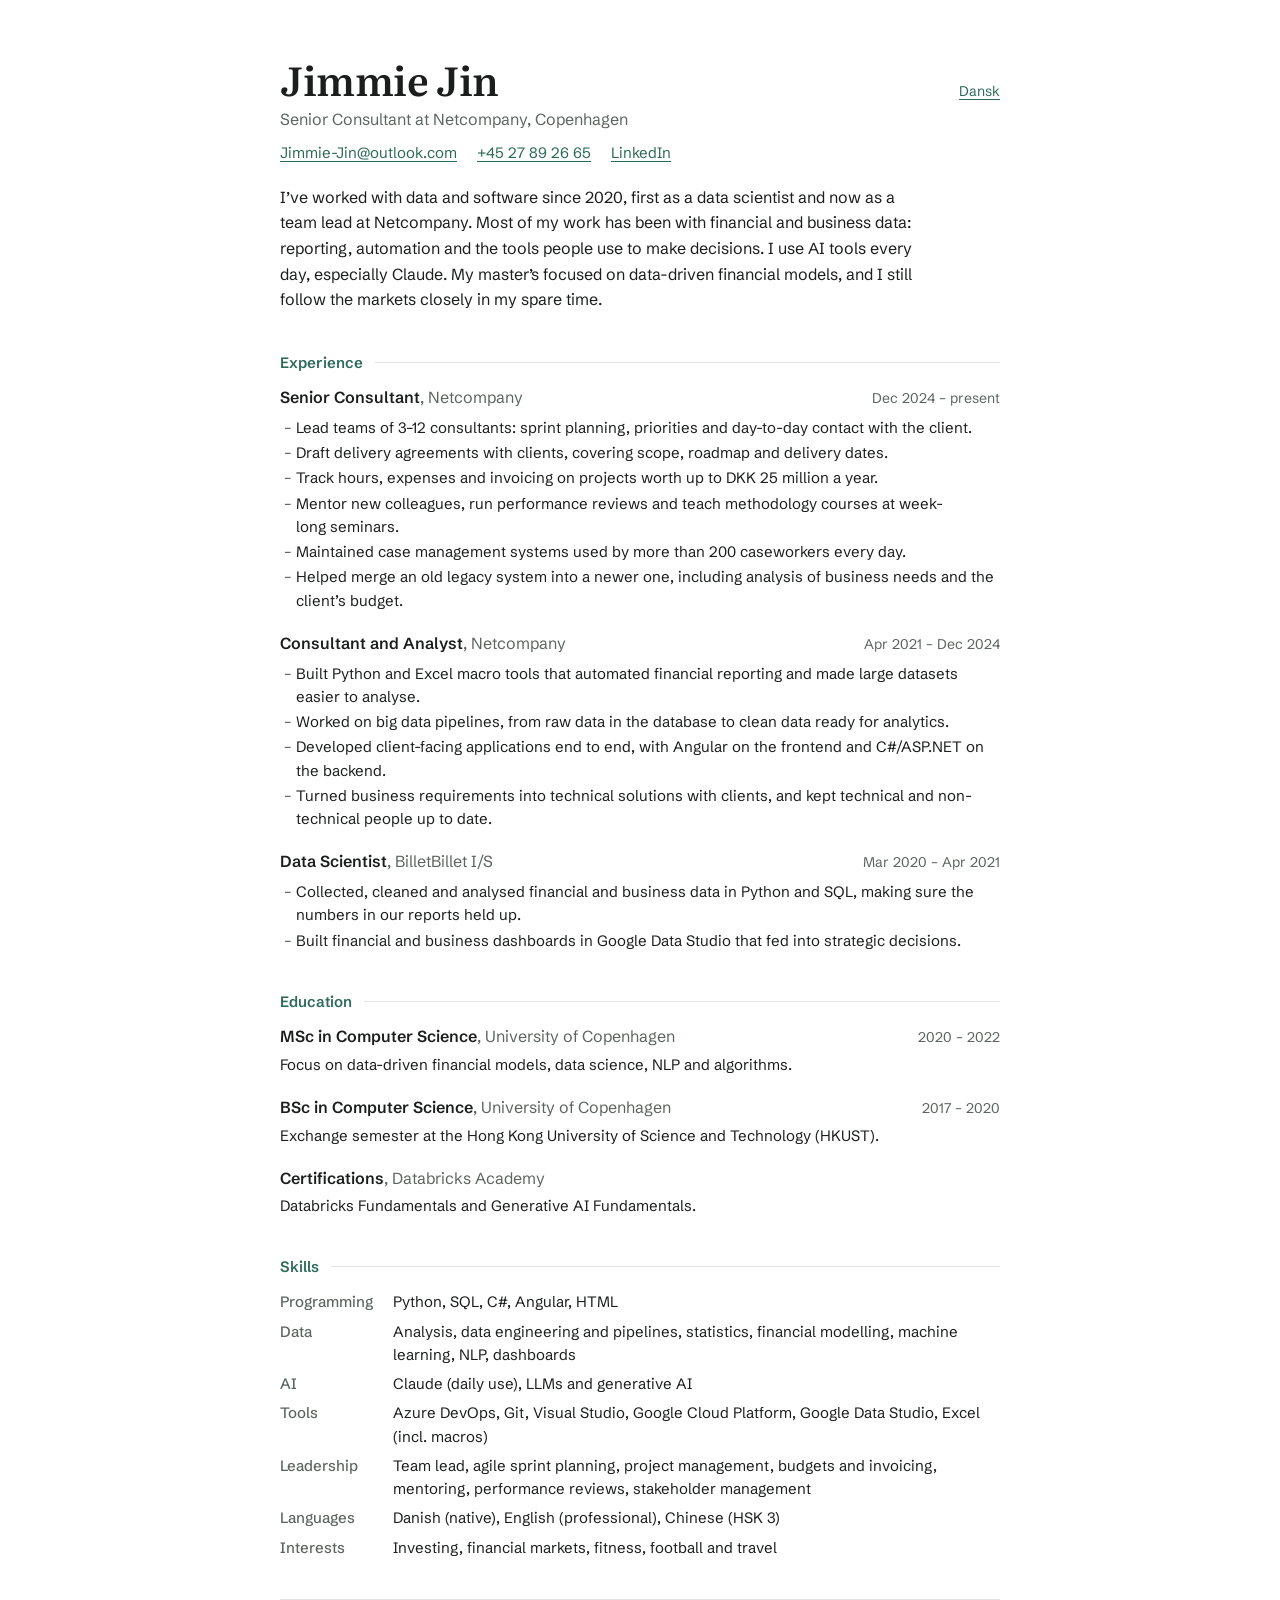
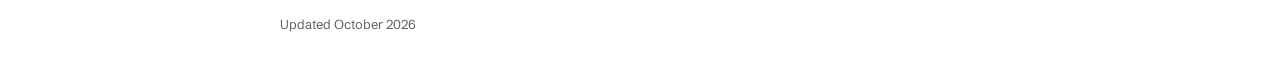
==== commit f2f84321: "Update index.html" ====
--- a/index.html
+++ b/index.html
@@ -98,7 +98,7 @@
           <p class="dates">Apr 2021 – Dec 2024</p>
         </div>
         <ul>
-          <li>Built Python and Excel macro tools that automated financial reporting and made large datasets easier to analyse. <mark class="todo">TODO: add a result if you have one, e.g. hours saved per month</mark></li>
+          <li>Built Python and Excel macro tools that automated financial reporting and made large datasets easier to analyse. </li>
           <li>Worked on big data pipelines, from raw data in the database to clean data ready for analytics.</li>
           <li>Developed client-facing applications end to end, with Angular on the frontend and C#/ASP.NET on the backend.</li>
           <li>Turned business requirements into technical solutions with clients, and kept technical and non-technical people up to date.</li>
